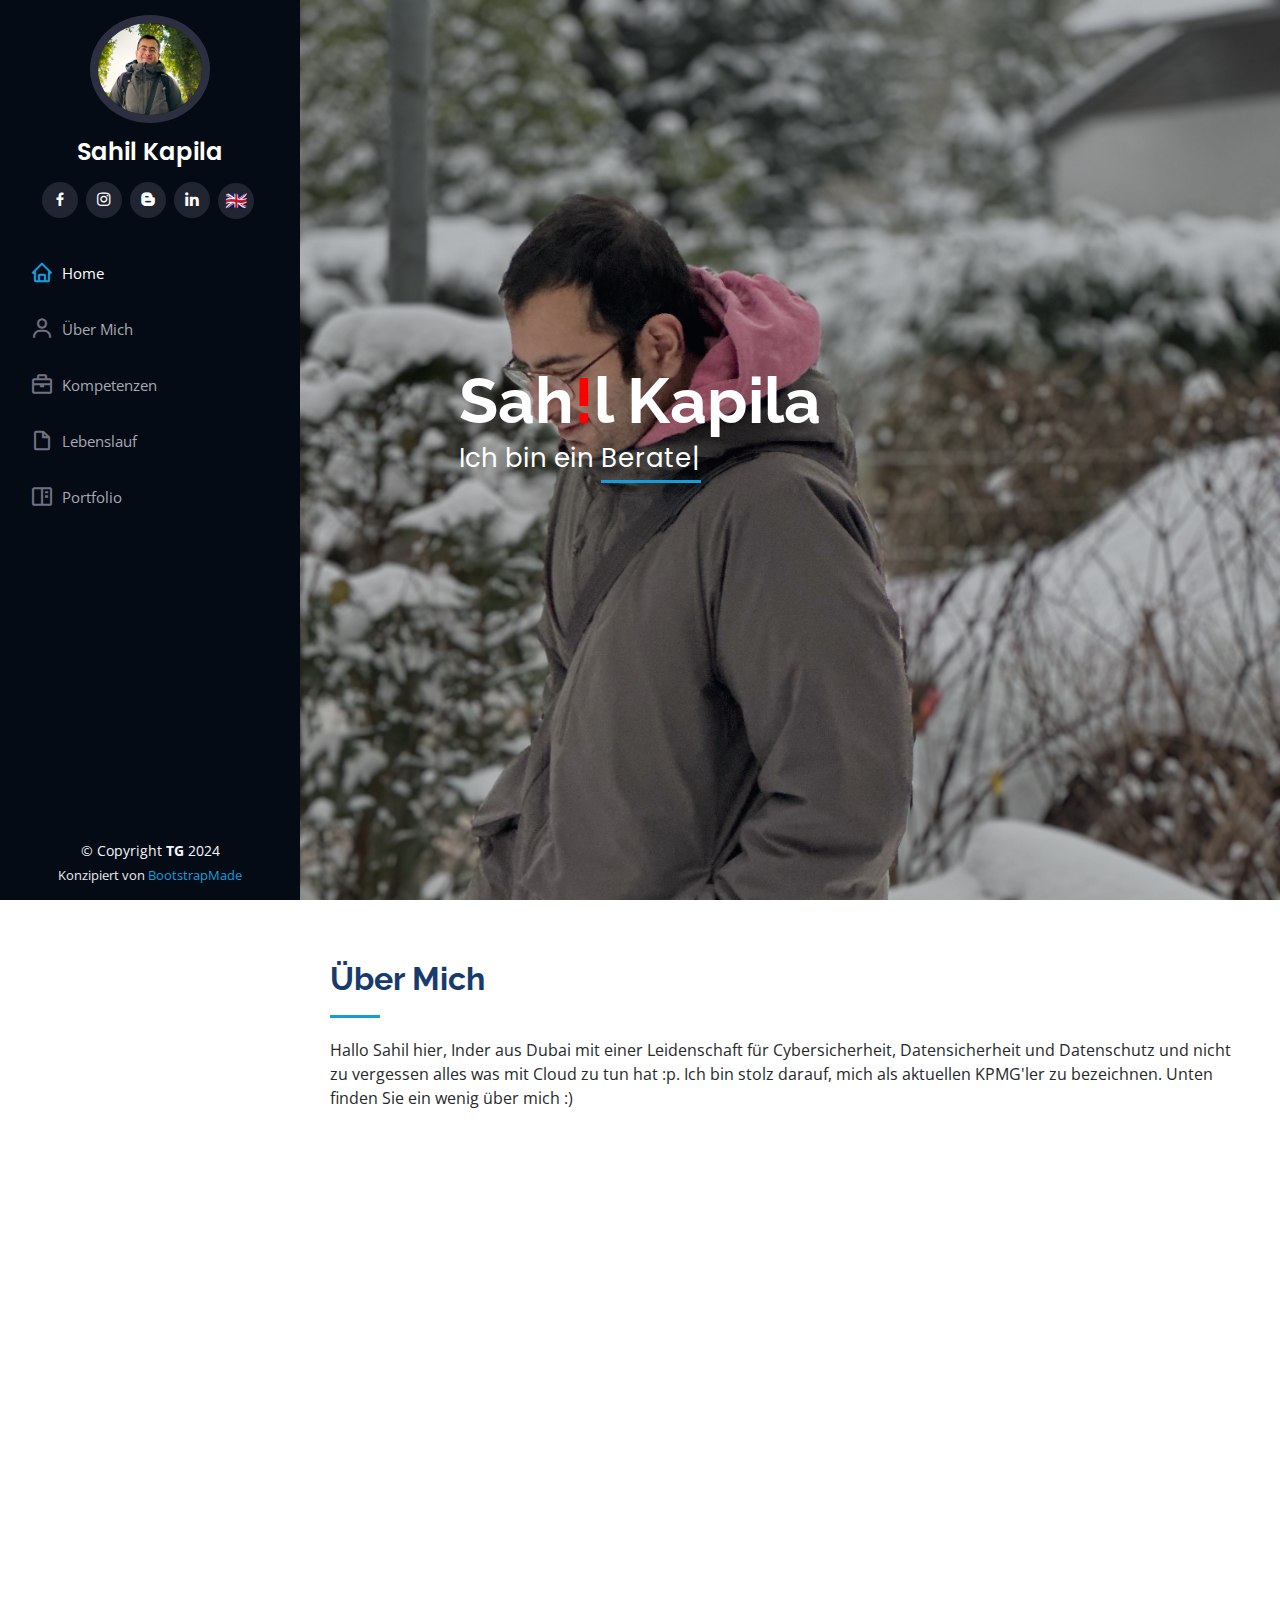
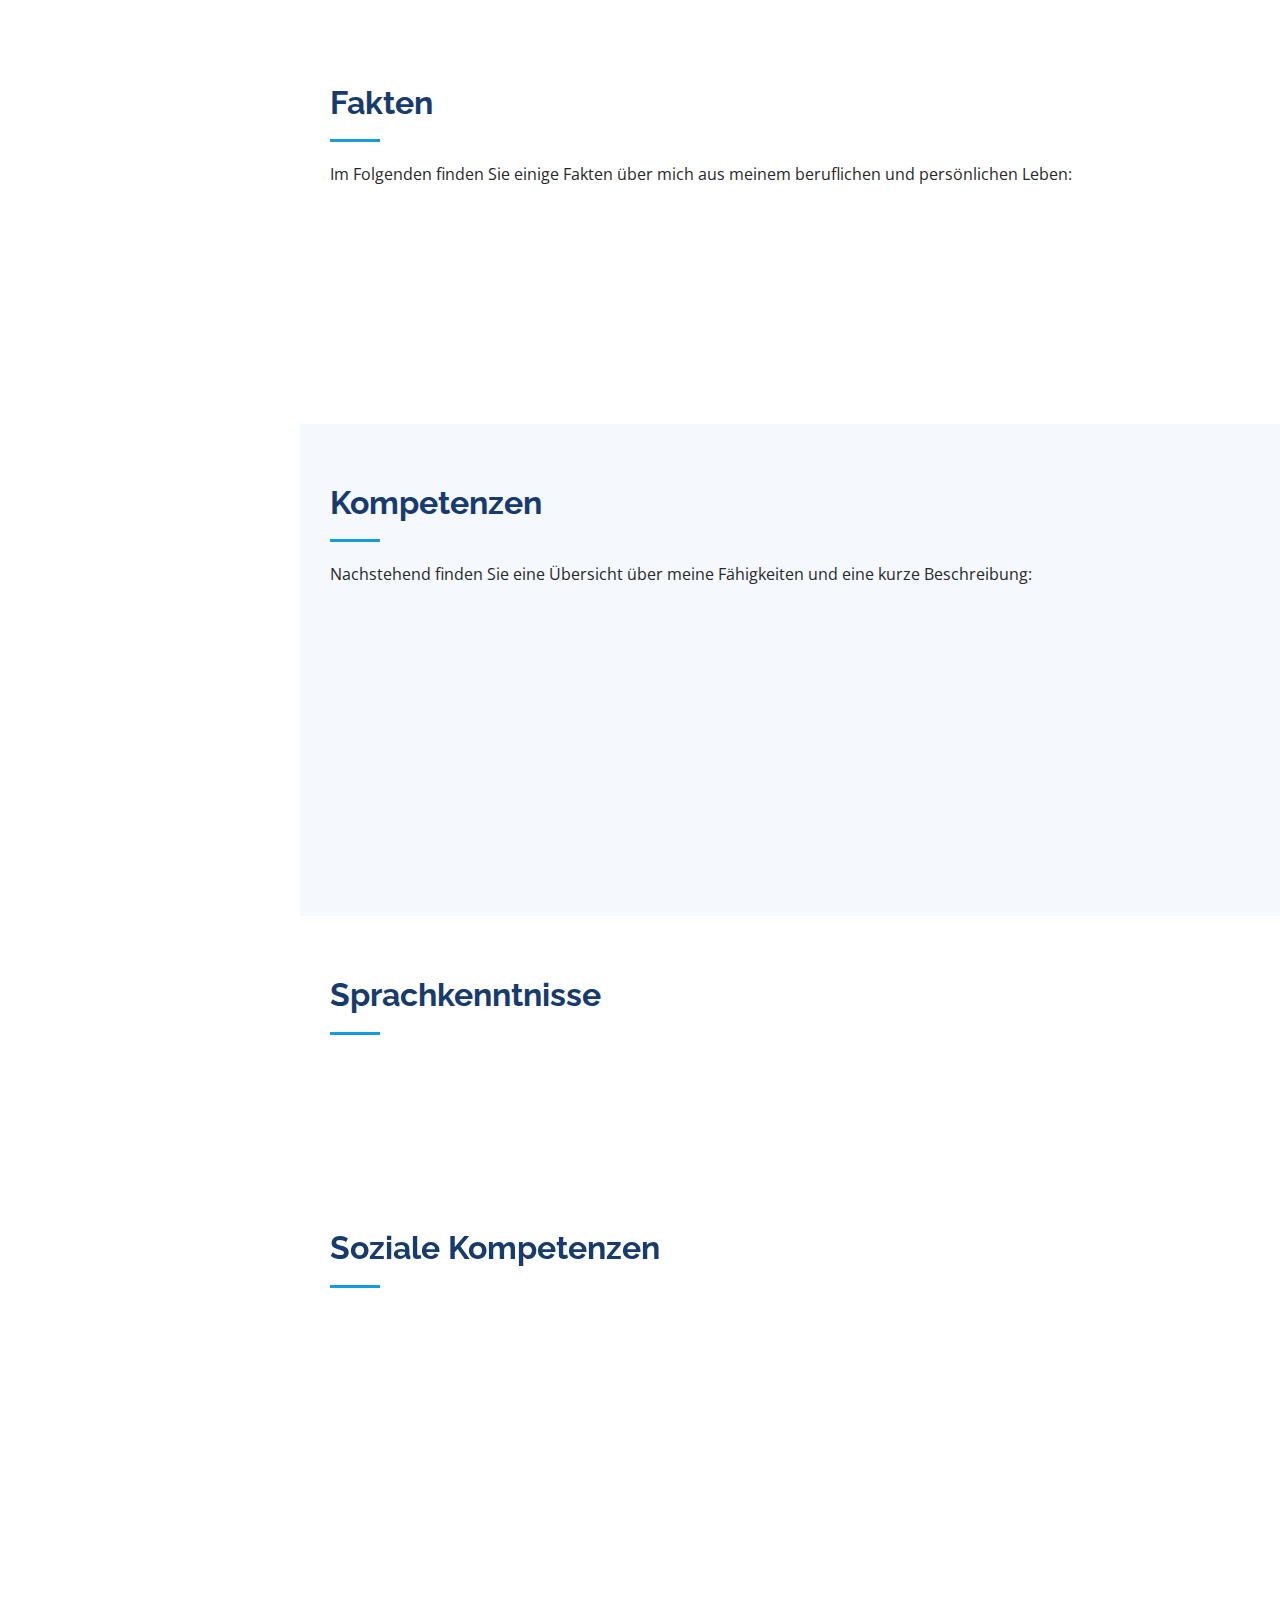
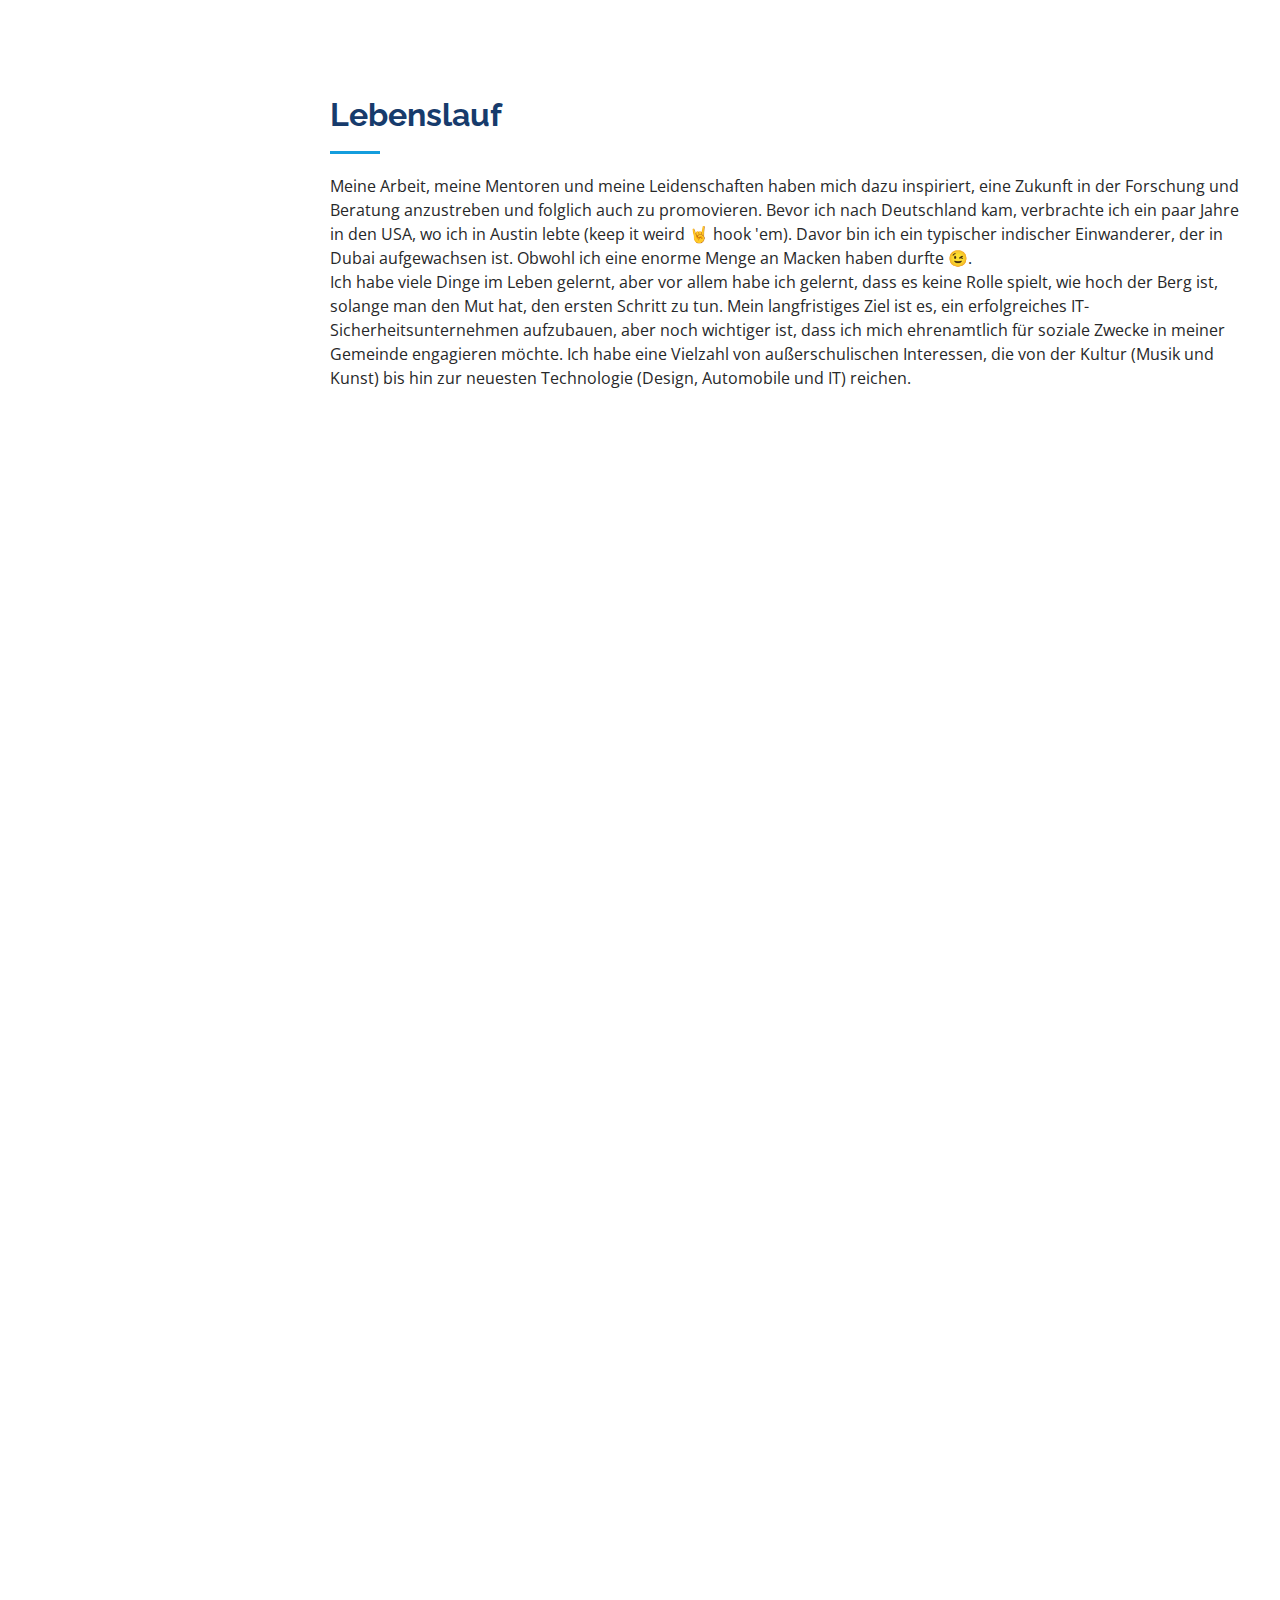
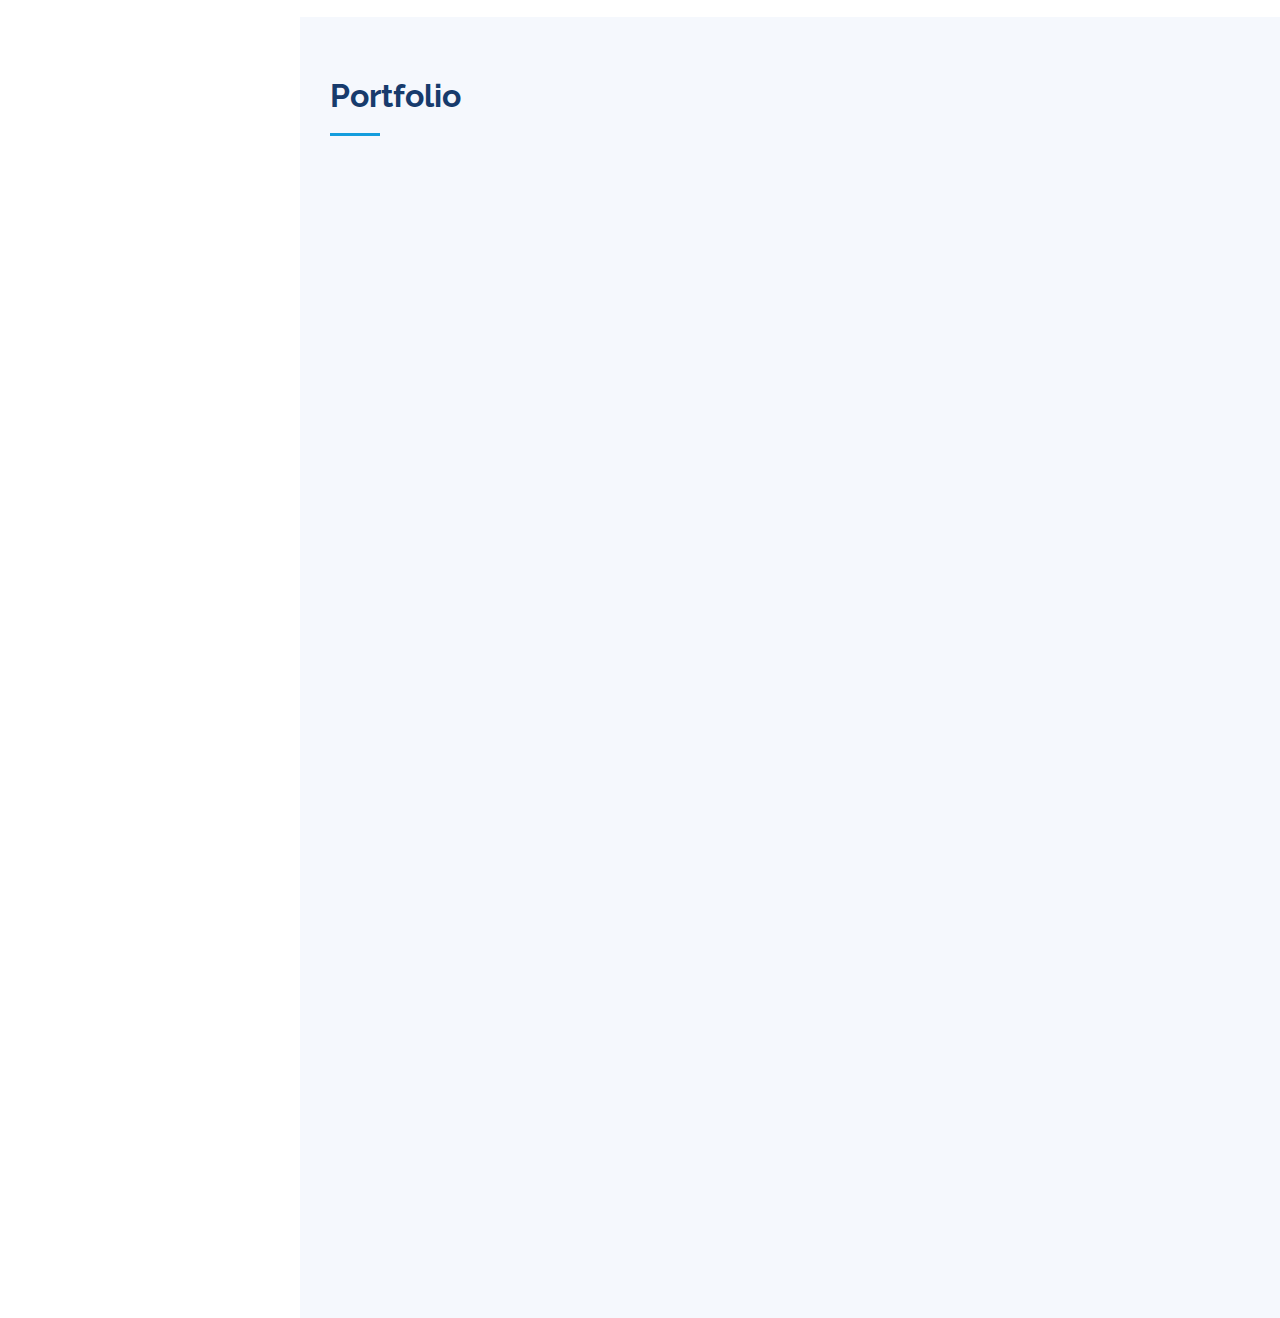
==== index_de.html @ a6ae9cdf "Added the file for german language" ====
<!DOCTYPE html>
<html lang="en">

<head>
	<meta charset="utf-8">
	<meta content="width=device-width, initial-scale=1.0" name="viewport">

	<title>Sahil Kapila</title>
	<meta content="" name="description">
	<meta content="" name="keywords">

	<!-- Favicons -->
	<link href="assets/img/favicon.png" rel="icon">
	<link href="assets/img/apple-touch-icon.png" rel="apple-touch-icon">

	<!-- Google Fonts -->
	<link href="https://fonts.googleapis.com/css?family=Open+Sans:300,300i,400,400i,600,600i,700,700i|Raleway:300,300i,400,400i,500,500i,600,600i,700,700i|Poppins:300,300i,400,400i,500,500i,600,600i,700,700i" rel="stylesheet">

	<!-- Vendor CSS Files -->
	<link href="assets/vendor/aos/aos.css" rel="stylesheet">
	<link href="assets/vendor/bootstrap/css/bootstrap.min.css" rel="stylesheet">
	<link href="assets/vendor/bootstrap-icons/bootstrap-icons.css" rel="stylesheet">
	<link href="assets/vendor/boxicons/css/boxicons.min.css" rel="stylesheet">
	<link href="assets/vendor/glightbox/css/glightbox.min.css" rel="stylesheet">
	<link href="assets/vendor/swiper/swiper-bundle.min.css" rel="stylesheet">

	<!-- Template Main CSS File -->
	<link href="assets/css/style.css" rel="stylesheet">

	<!-- =======================================================
	* Template Name: iPortfolio
	* Updated: Mar 13 2024 with Bootstrap v5.3.3
	* Template URL: https://bootstrapmade.com/iportfolio-bootstrap-portfolio-websites-template/
	* Author: BootstrapMade.com
	* License: https://bootstrapmade.com/license/
	======================================================== -->
</head>

<body>

<!-- ======= Mobile nav toggle button ======= -->
<i class="bi bi-list mobile-nav-toggle d-xl-none"></i>

<!-- ======= Header ======= -->
<header id="header">
	<div class="d-flex flex-column">

		<div class="profile">
			<img src="assets/img/profile-img.jpg" alt="" class="img-fluid rounded-circle">
			<h1 class="text-light"><a href="index.html">Sahil Kapila</a></h1>
			<div class="social-links mt-3 text-center">
				<a href="https://www.facebook.com/sahilkapila" class="facebook"><i class="bx bxl-facebook"></i></a>
				<a href="https://www.instagram.com/sahilkapila?igsh=YWUya29jdzRiaXF3" class="instagram"><i class="bx bxl-instagram"></i></a>
				<a href="https://sahilkapila.de/" class="google-plus"><i class="bx bxl-blogger"></i></a>
				<a href="https://www.linkedin.com/in/sahilkapila" class="linkedin"><i class="bx bxl-linkedin"></i></a>
				<a href="index.html" class="twitter"><span class="german-flag">🇬🇧</span></a>
			</div>
		</div>

		<nav id="navbar" class="nav-menu navbar">
			<ul>
				<li><a href="#hero" class="nav-link scrollto active"><i class="bx bx-home"></i> <span>Home</span></a></li>
				<li><a href="#about" class="nav-link scrollto"><i class="bx bx-user"></i> <span>Über Mich</span></a></li>
				<li><a href="#skills" class="nav-link scrollto"><i class="bx bx-briefcase"></i> <span>Kompetenzen</span></a></li>
				<li><a href="#resume" class="nav-link scrollto"><i class="bx bx-file-blank"></i> <span>Lebenslauf</span></a></li>
				<li><a href="#portfolio" class="nav-link scrollto"><i class="bx bx-book-content"></i> <span>Portfolio</span></a></li>
			</ul>
		</nav><!-- .nav-menu -->
	</div>
</header><!-- End Header -->

<!-- ======= Hero Section ======= -->
<section id="hero" class="d-flex flex-column justify-content-center align-items-center">
	<div class="hero-container" data-aos="fade-in">
		<h1>Sah<label style="color: red">!</label>l Kapila</h1>
		<p>Ich bin ein <span class="typed" data-typed-items="Berater,angehender Doktorand,KPMG'ler,Freund"></span></p>
	</div>
</section><!-- End Hero -->

<main id="main">

	<!-- ======= About Section ======= -->
	<section id="about" class="about">
		<div class="container">

			<div class="section-title">
				<h2>Über Mich</h2>
				<p>Hallo Sahil hier, Inder aus Dubai mit einer Leidenschaft für Cybersicherheit, Datensicherheit und Datenschutz und nicht zu vergessen alles was mit Cloud zu tun hat :p. Ich bin stolz darauf, mich als aktuellen KPMG'ler zu bezeichnen. Unten finden Sie ein wenig über mich :)</p>
			</div>

			<div class="row">
				<div class="col-lg-4" data-aos="fade-right">
					<img src="assets/img/profile-img.jpg" class="img-fluid" alt="">
				</div>
				<div class="col-lg-8 pt-4 pt-lg-0 content" data-aos="fade-left">
					<h3>Berater für Cybersicherheit und Datenschutz.</h3>
					<p class="fst-italic">
						Meine Daten finden Sie unten:
					</p>
					<div class="row">
						<div class="col-lg-6">
							<ul>
								<li><i class="bi bi-chevron-right"></i> <strong>Geburtstag:</strong> <span>06 Januar</span></li>
								<li><i class="bi bi-chevron-right"></i> <strong>Website:</strong> <span>www.sahilkapila.com</span></li>
								<li><i class="bi bi-chevron-right"></i> <strong>Handy:</strong> <span>+49 151 2980410</span></li>
								<li><i class="bi bi-chevron-right"></i> <strong>Stadt:</strong> <span>Hamburg, Germany</span></li>
							</ul>
						</div>
						<div class="col-lg-6">
							<ul>
								<li><i class="bi bi-chevron-right"></i> <strong>Alter:</strong> <span>33</span></li>
								<li><i class="bi bi-chevron-right"></i> <strong>Abschluss:</strong> <span>Master</span></li>
								<li><i class="bi bi-chevron-right"></i> <strong>E-Mail:</strong> <span> sahilkapila@gmail.com</span></li>
								<li><i class="bi bi-chevron-right"></i> <strong>Aktueller Arbeitgeber:</strong> <span>KPMG Deutschland</span></li>
							</ul>
						</div>
					</div>
					<p>
						Bei der Arbeit liebe ich die neuen Herausforderungen, denen ich mich täglich stelle. Als Beraterin sind Flexibilität und das Wort "Pivot" für mich keine Fremdwörter.
						Mit einem Doppelmaster in IT-Sicherheit (FH Kiel) und Technologiekommerzialisierung (UT Austin) sehe ich mich als Förderer von Innovation und Technologie.
						Persönlich bin ich ein stolzer "Katzen-Papa" und mit einer reizenden Partnerin verheiratet.
					</p>
				</div>
			</div>

		</div>
	</section><!-- End About Section -->

	<!-- ======= Facts Section ======= -->
	<section id="facts" class="facts">
		<div class="container">

			<div class="section-title">
				<h2>Fakten</h2>
				<p>
					Im Folgenden finden Sie einige Fakten über mich aus meinem beruflichen und persönlichen Leben:
				</p>
			</div>

			<div class="row no-gutters">

				<div class="col-lg-3 col-md-6 d-md-flex align-items-md-stretch" data-aos="fade-up">
					<div class="count-box">
						<i class="bi bi-pin-map"></i>
						<span data-purecounter-start="0" data-purecounter-end="4" data-purecounter-duration="1" class="purecounter"></span>
						<p><strong>Besuchte Kontinente</strong></p>
					</div>
				</div>

				<div class="col-lg-3 col-md-6 d-md-flex align-items-md-stretch" data-aos="fade-up" data-aos-delay="100">
					<div class="count-box">
						<i class="bi bi-journal-medical"></i>
						<span data-purecounter-start="0" data-purecounter-end="9" data-purecounter-duration="1" class="purecounter"></span>
						<p><strong>Lizenzen und Zertifizierungen</strong></p>
					</div>
				</div>

				<div class="col-lg-3 col-md-6 d-md-flex align-items-md-stretch" data-aos="fade-up" data-aos-delay="200">
					<div class="count-box">
						<i class="bi bi-highlighter"></i>
						<span data-purecounter-start="0" data-purecounter-end="3" data-purecounter-duration="1" class="purecounter"></span>
						<p><strong>Höhere Bildungsabschlüsse</strong></p>
					</div>
				</div>

				<div class="col-lg-3 col-md-6 d-md-flex align-items-md-stretch" data-aos="fade-up" data-aos-delay="300">
					<div class="count-box">
						<i class="bi bi-playstation"></i>
						<span data-purecounter-start="0" data-purecounter-end="1000" data-purecounter-duration="1" class="purecounter"></span>
						<p><strong>Geleistete Arbeitsstunden</strong> am COD</p>
					</div>
				</div>

			</div>

		</div>
	</section><!-- End Facts Section -->

	<!-- ======= Skills Section ======= -->
	<section id="skills" class="skills section-bg">
		<div class="container">

			<div class="section-title">
				<h2>Kompetenzen</h2>
				<p>
					Nachstehend finden Sie eine Übersicht über meine Fähigkeiten und eine kurze Beschreibung:
				</p>
			</div>

			<div class="row skills-content">

				<div class="col-lg-6" data-aos="fade-up">

					<div class="progress">
						<span class="skill">Azure <i class="val">80%</i></span>
						<div class="progress-bar-wrap">
							<div class="progress-bar" role="progressbar" aria-valuenow="80" aria-valuemin="0" aria-valuemax="100"></div>
						</div>
					</div>

					<div class="progress">
						<span class="skill">MS-Project <i class="val">90%</i></span>
						<div class="progress-bar-wrap">
							<div class="progress-bar" role="progressbar" aria-valuenow="90" aria-valuemin="0" aria-valuemax="100"></div>
						</div>
					</div>

					<div class="progress">
						<span class="skill">Management, Buchhaltung und Finanzen <i class="val">90%</i></span>
						<div class="progress-bar-wrap">
							<div class="progress-bar" role="progressbar" aria-valuenow="90" aria-valuemin="0" aria-valuemax="100"></div>
						</div>
					</div>

					<div class="progress">
						<span class="skill">MS-Access <i class="val">80%</i></span>
						<div class="progress-bar-wrap">
							<div class="progress-bar" role="progressbar" aria-valuenow="80" aria-valuemin="0" aria-valuemax="100"></div>
						</div>
					</div>

				</div>

				<div class="col-lg-6" data-aos="fade-up" data-aos-delay="100">

					<div class="progress">
						<span class="skill">MS-Visio <i class="val">90%</i></span>
						<div class="progress-bar-wrap">
							<div class="progress-bar" role="progressbar" aria-valuenow="90" aria-valuemin="0" aria-valuemax="100"></div>
						</div>
					</div>

					<div class="progress">
						<span class="skill">Start-ups & Buchhaltung <i class="val">90%</i></span>
						<div class="progress-bar-wrap">
							<div class="progress-bar" role="progressbar" aria-valuenow="90" aria-valuemin="0" aria-valuemax="100"></div>
						</div>
					</div>

					<div class="progress">
						<span class="skill">JIRA <i class="val">55%</i></span>
						<div class="progress-bar-wrap">
							<div class="progress-bar" role="progressbar" aria-valuenow="55" aria-valuemin="0" aria-valuemax="100"></div>
						</div>
					</div>

					<div class="progress">
						<span class="skill">Linux und Metasploit <i class="val">55%</i></span>
						<div class="progress-bar-wrap">
							<div class="progress-bar" role="progressbar" aria-valuenow="55" aria-valuemin="0" aria-valuemax="100"></div>
						</div>
					</div>

				</div>

			</div>

		</div>
	</section><!-- End Skills Section -->

	<!-- ======= Services Section ======= -->
	<section id="language-skills" class="services">
		<div class="container">

			<div class="section-title">
				<h2>Sprachkenntnisse</h2>
			</div>

			<div class="row">
				<div class="col-lg-4 col-md-6 icon-box" data-aos="fade-up">
					<div class="icon"><i class="bi bi-flag"></i></div>
					<h4 class="title"><a href="">Englisch</a></h4>
					<p class="description">Muttersprachliche oder zweisprachige Kenntnisse</p>
				</div>
				<div class="col-lg-4 col-md-6 icon-box" data-aos="fade-up" data-aos-delay="100">
					<div class="icon"><i class="bi bi-flag-fill"></i></div>
					<h4 class="title"><a href="">Hindi</a></h4>
					<p class="description">Muttersprachliche oder zweisprachige Kenntnisse</p>
				</div>
				<div class="col-lg-4 col-md-6 icon-box" data-aos="fade-up" data-aos-delay="100">
					<div class="icon"><i class="bi bi-cloud-download"></i></div>
					<h4 class="title"><a href="">Deutsch</a></h4>
					<p class="description">Fließend</p>
				</div>

			</div>
			</br>

			<div class="section-title">
				<h2>Soziale Kompetenzen</h2>
			</div>

			<div class="row">
				<div class="col-lg-4 col-md-6 icon-box" data-aos="fade-up">
					<div class="icon"><i class="bi bi-chat-dots"></i></div>
					<h4 class="title"><a href="">Kundendienst-Orientierung</a></h4>
					<p class="description">Fähigkeit, die Bedürfnisse der Kunden zu verstehen, geeignete Empfehlungen zu geben und positive Beziehungen zu den Kunden zu pflegen.</p>
				</div>
				<div class="col-lg-4 col-md-6 icon-box" data-aos="fade-up" data-aos-delay="100">
					<div class="icon"><i class="bi bi-newspaper"></i></div>
					<h4 class="title"><a href="">Anpassungsfähigkeit</a></h4>
					<p class="description">Ich versuche, mich über die neuesten Sicherheitsbedrohungen, Technologien und bewährte Verfahren auf dem Laufenden zu halten.</p>
				</div>
				<div class="col-lg-4 col-md-6 icon-box" data-aos="fade-up" data-aos-delay="100">
					<div class="icon"><i class="bi bi-people-fill"></i></div>
					<h4 class="title"><a href="">Teamarbeit und Kollaborationn</a></h4>
					<p class="description">Arbeitete in multidisziplinären Teams mit IT-Fachleuten, dem Management und anderen Beteiligten.</p>
				</div>

			</div>

		</div>
	</section><!-- End Services Section -->

	<!-- ======= Resume Section ======= -->
	<section id="resume" class="resume">
		<div class="container">

			<div class="section-title">
				<h2>Lebenslauf</h2>
				<p>
					Meine Arbeit, meine Mentoren und meine Leidenschaften haben mich dazu inspiriert, eine Zukunft in der Forschung und Beratung anzustreben und folglich auch zu promovieren. Bevor ich nach Deutschland kam, verbrachte ich ein paar Jahre in den USA, wo ich in Austin lebte (keep it weird 🤘 hook 'em). Davor bin ich ein typischer indischer Einwanderer, der in Dubai aufgewachsen ist. Obwohl ich eine enorme Menge an Macken haben durfte 😉.
					</br>
					Ich habe viele Dinge im Leben gelernt, aber vor allem habe ich gelernt, dass es keine Rolle spielt, wie hoch der Berg ist, solange man den Mut hat, den ersten Schritt zu tun. Mein langfristiges Ziel ist es, ein erfolgreiches IT-Sicherheitsunternehmen aufzubauen, aber noch wichtiger ist, dass ich mich ehrenamtlich für soziale Zwecke in meiner Gemeinde engagieren möchte.
					Ich habe eine Vielzahl von außerschulischen Interessen, die von der Kultur (Musik und Kunst) bis hin zur neuesten Technologie (Design, Automobile und IT) reichen.
				</p>
			</div>

			<div class="row">
				<div class="col-lg-6" data-aos="fade-up">

					<h3 class="resume-title">Ausbildung</h3>
					<div class="resume-item">
						<h4>Master in Informationstechnik</h4>
						<h6>Kiel, Deutschland : Informatik und Technologie Fachberiech</h6>
						<h5>Sept 2019</h5>
					</div>
					<div class="resume-item">
						<h4>Master of Science in Technologie-Vermarktung</h4>
						<h6>Austin, Texas, USA: McCombs School of Business</h6>
						<h5>Mai 2015</h5>
					</div>
					<div class="resume-item">
						<h4>Bachelor of Engineering in Informatik mit Auszeichnung</h4>
						<h6>PILANI, Dubai, UAE</h6>
						<h5>Sept 2012</h5>
					</div>

					<h3 class="resume-title">Berufliche Erfahrung</h3>
					<div class="resume-item">
						<h4>KPMG Deutschland</h4>
						<h5>Senior Associate</h5>
						<h6>Dec 2022 - Jetzt</h6>
						<p><em>Hamburg, Deutschland</em></p>
					</div>
					<div class="resume-item">
						<h4>Dinext. Group</h4>
						<h5>Berater Informationsschutz und Compliance</h5>
						<h6>Oct 2021 - Nov 2022</h6>
						<p><em>Hamburg, Deutschland</em></p>
					</div>
					<div class="resume-item">
						<h4>Sepago</h4>
						<h5>Consultant IT Security and Compliance</h5>
						<h6>Sep 2020 - Sep 2021</h6>
						<p><em>Hamburg, Deutschland</em></p>
					</div>
					<div class="resume-item">
						<h4>Altran</h4>
						<h5>Junior-Berater für IT-Sicherheit</h5>
						<h6>Sep 2019 - Feb 2020</h6>
						<p><em>Hamburg, Deutschland</em></p>
					</div>
				</div>
				<div class="col-lg-6" data-aos="fade-up" data-aos-delay="100">
					<h3 class="resume-title">Berufliche Erfahrung</h3>
					<div class="resume-item">
						<h4>Fachhochschule Kiel</h4>
						<h5>Wissenschaftlicher Mitarbeiter</h5>
						<h6>Nov 2017 - Sep 2019</h6>
						<p><em>Kiel, Schleswig-Holstein, Deutschland</em></p>
					</div>
					<div class="resume-item">
						<h4>Mercure Hotel</h4>
						<h5>Business Analyst-Praktikant</h5>
						<h6>Juni 2016 - Sep 2016</h6>
						<p><em>Doha, Qatar</em></p>
					</div>
					<div class="resume-item">
						<h4>Horizon Technologies Inc.</h4>
						<h5>Business-Analyst / QA-Analyst - Praktikant</h5>
						<h6>Aug 2015 - Mai 2016</h6>
						<p><em>Sunnyvale, California</em></p>
					</div>
					<div class="resume-item">
						<h4>RealTours</h4>
						<h5>VP Business Intelligence / Mitbegründer</h5>
						<h6>Mai 2014 - Juli 2015</h6>
						<p><em>Austin, Texas</em></p>
					</div>
					<div class="resume-item">
						<h4>Al Futtaim Technologies LLC</h4>
						<h5>Exekutive im Bereich Business Support</h5>
						<h6>Mai 2013 - Mar 2014</h6>
						<p><em>United Arab Emirates</em></p>
					</div>
					<div class="resume-item">
						<h4>Merck</h4>
						<h5>CRM-Administrator, Geschäftsbetrieb - Business Intelligence</h5>
						<h6>Feb 2012 - Nov 2012</h6>
						<p><em>United Arab Emirates</em></p>
					</div>
					<div class="resume-item">
						<h4>Constellation Marine Services LLC</h4>
						<h5>Praktikantin für Marketing und Technik</h5>
						<h6>Juni 2010 - Aug 2010</h6>
						<p><em>United Arab Emirates</em></p>
					</div>
				</div>
			</div>

		</div>
	</section><!-- End Resume Section -->

	<!-- ======= Portfolio Section ======= -->
	<section id="portfolio" class="portfolio section-bg">
		<div class="container">

			<div class="section-title">
				<h2>Portfolio</h2>
			</div>

			<div class="row" data-aos="fade-up">
				<div class="col-lg-12 d-flex justify-content-center">
					<ul id="portfolio-flters">
						<li data-filter="*" class="filter-active">All</li>
						<li data-filter=".filter-app">Zertifizierungen</li>
						<li data-filter=".filter-card">Publikationen</li>
						<li data-filter=".filter-web">Projekte</li>
					</ul>
				</div>
			</div>

			<div class="row portfolio-container" data-aos="fade-up" data-aos-delay="100">

				<div class="col-lg-4 col-md-6 portfolio-item filter-app">
					<div class="portfolio-wrap">
						<img src="assets/img/portfolio/microsoft_365_certified_security_administrator_associate.png" class="img-fluid" alt="">
						<div class="portfolio-links">
							<a href="assets/img/portfolio/microsoft_365_certified_security_administrator_associate.png" data-gallery="portfolioGallery" class="portfolio-lightbox" title="Microsoft 365 Sicherheitsadministrator Associate"><i class="bx bx-plus"></i></a>
							<a href="https://learn.microsoft.com/api/credentials/share/en-us/SahilKapila-3765/CDCA745573A7C03B?sharingId" title="More Details" target="_blank"><i class="bx bx-link"></i></a>
						</div>
					</div>
				</div>

				<div class="col-lg-4 col-md-6 portfolio-item filter-app">
					<div class="portfolio-wrap">
						<img src="assets/img/portfolio/microsoft_certified_information_protection_administrator_associate.png" class="img-fluid" alt="">
						<div class="portfolio-links">
							<a href="assets/img/portfolio/microsoft_certified_information_protection_administrator_associate.png" data-gallery="portfolioGallery" class="portfolio-lightbox" title="Microsoft Certified Information Protection Administrator Associate"><i class="bx bx-plus"></i></a>
							<a href="https://learn.microsoft.com/api/credentials/share/en-us/SahilKapila-3765/437CD70FFF0D877A?sharingId" title="More Details" target="_blank"><i class="bx bx-link"></i></a>
						</div>
					</div>
				</div>

				<div class="col-lg-4 col-md-6 portfolio-item filter-app">
					<div class="portfolio-wrap">
						<img src="assets/img/portfolio/information-protection-administrator-associate.png" class="img-fluid" alt="">
						<div class="portfolio-links">
							<a href="assets/img/portfolio/information-protection-administrator-associate.png" data-gallery="portfolioGallery" class="portfolio-lightbox" title="Microsoft Certified Information Protection and Compliance Administrator Associate"><i class="bx bx-plus"></i></a>
							<a href="https://learn.microsoft.com/api/credentials/share/en-us/SahilKapila-3765/437CD70FFF0D877A?sharingId" title="More Details" target="_blank"><i class="bx bx-link"></i></a>
						</div>
					</div>
				</div>

				<div class="col-lg-4 col-md-6 portfolio-item filter-app">
					<div class="portfolio-wrap">
						<img src="assets/img/portfolio/Microsoft_365_Certified-Fundamentals.png" class="img-fluid" alt="">
						<div class="portfolio-links">
							<a href="assets/img/portfolio/Microsoft_365_Certified-Fundamentals.png" data-gallery="portfolioGallery" class="portfolio-lightbox" title="Microsoft 365 Certified Fundamentals"><i class="bx bx-plus"></i></a>
							<a href="https://www.credly.com/badges/d4bf62d2-1816-4a5b-85d1-980f8425475b/linked_in_profile" title="More Details" target="_blank"><i class="bx bx-link"></i></a>
						</div>
					</div>
				</div>

				<div class="col-lg-4 col-md-6 portfolio-item filter-app">
					<div class="portfolio-wrap">
						<img src="assets/img/portfolio/microsoft_certified_security_compliance_and_identity_fundamentals.png" class="img-fluid" alt="">
						<div class="portfolio-links">
							<a href="assets/img/portfolio/microsoft_certified_security_compliance_and_identity_fundamentals.png" data-gallery="portfolioGallery" class="portfolio-lightbox" title="Microsoft Certified Security Compliance und Identitätsgrundlagen"><i class="bx bx-plus"></i></a>
							<a href="https://learn.microsoft.com/api/credentials/share/en-us/SahilKapila-3765/10EBD1B87B8BBB5E?sharingId" title="More Details" target="_blank"><i class="bx bx-link"></i></a>
						</div>
					</div>
				</div>

				<div class="col-lg-4 col-md-6 portfolio-item filter-card">
					<div class="portfolio-wrap">
						<img src="assets/img/portfolio/U-Texas-McCombs.png" class="img-fluid" alt="">
						<div class="portfolio-links">
							<a href="assets/img/portfolio/U-Texas-McCombs.png" data-gallery="portfolioGallery" class="portfolio-lightbox" title="<strong>Papier über Real Tours</strong> </br></br>UT Kulmination Business Plan. Das Konzept war einfach: dem Immobilienmarkt ein Werkzeug zur Verfügung zu stellen, mit dem er realistische Besichtigungen einer Immobilie mit genauen räumlichen Abmessungen durchführen und weitere Modelle rendern kann."><i class="bx bx-plus"></i></a>
						</div>
					</div>
				</div>

				<div class="col-lg-4 col-md-6 portfolio-item filter-card">
					<div class="portfolio-wrap">
						<img src="assets/img/portfolio/fh.png" class="img-fluid" alt="">
						<div class="portfolio-links">
							<a href="assets/img/portfolio/fh.png" data-gallery="portfolioGallery" class="portfolio-lightbox" title="<strong>Papier über Opti-Eco-Betriebe</strong> </br></br>FH-Kiel Businessplan-Projektpapier über Opti-Eco-Farmen. Eine Lösung für den Welthunger und die globale Erwärmung."><i class="bx bx-plus"></i></a>
						</div>
					</div>
				</div>

				<div class="col-lg-4 col-md-6 portfolio-item filter-card">
					<div class="portfolio-wrap">
						<img src="assets/img/portfolio/bits-1.png" class="img-fluid" alt="">
						<div class="portfolio-links">
							<a href="assets/img/portfolio/bits-1.png" data-gallery="portfolioGallery" class="portfolio-lightbox" title="<strong>Papier über Exzentrizität des Kunden im modernen Geschäftsumfeld</strong> </br></br>BITS-Abschlussarbeit zum Thema Kundenzentrierung in der modernen Geschäftswelt unter Verwendung von Oracle OnDemand CRM und Paradigmenwechsel in diese Richtung bei Merck."><i class="bx bx-plus"></i></a>
						</div>
					</div>
				</div>

				<div class="col-lg-4 col-md-6 portfolio-item filter-card">
					<div class="portfolio-wrap">
						<img src="assets/img/portfolio/bits-2.png" class="img-fluid" alt="">
						<div class="portfolio-links">
							<a href="assets/img/portfolio/bits-2.png" data-gallery="portfolioGallery" class="portfolio-lightbox" title="<strong>Papier über Verschlüsselungstechniken (JAVA)</strong> </br></br>BITS Zwischenprojekt Papier über verschiedene Verschlüsselungstechniken in JAVA. Außerdem wurde ein benutzerdefinierter mehrschichtiger Verschlüsselungsalgorithmus mit den vorhandenen Klassen verwendet, um zu versuchen, ihn unangreifbar zu machen."><i class="bx bx-plus"></i></a>
						</div>
					</div>
				</div>

				<div class="col-lg-4 col-md-6 portfolio-item filter-web">
					<div class="portfolio-wrap">
						<img src="assets/img/portfolio/project1.png" class="img-fluid" alt="">
						<div class="portfolio-links">
							<a href="assets/img/portfolio/project1.png" data-gallery="portfolioGallery" class="portfolio-lightbox" title="<strong>Real Tours Projekt</strong> </br></br>UT culmination business plan. Das Konzept war einfach, dem Immobilienmarkt ein Werkzeug zur Verfügung zu stellen, mit dem sie realistische Touren durch eine Immobilie mit genauen räumlichen Dimensionen geben und weitere Modelle rendern können."><i class="bx bx-plus"></i></a>
						</div>
					</div>
				</div>

				<div class="col-lg-4 col-md-6 portfolio-item filter-web">
					<div class="portfolio-wrap">
						<img src="assets/img/portfolio/project2.png" class="img-fluid" alt="">
						<div class="portfolio-links">
							<a href="assets/img/portfolio/project2.png" data-gallery="portfolioGallery" class="portfolio-lightbox" title="<strong>Exzentrizität des Kunden im modernen Geschäftsumfeld Projekt</strong> </br></br>BITS-Abschlussarbeit zum Thema Kundenzentrierung in der modernen Geschäftswelt unter Verwendung von Oracle OnDemand CRM und Paradigmenwechsel in diese Richtung bei Merck."><i class="bx bx-plus"></i></a>
						</div>
					</div>
				</div>

				<div class="col-lg-4 col-md-6 portfolio-item filter-web">
					<div class="portfolio-wrap">
						<img src="assets/img/portfolio/camp1.png" class="img-fluid" alt="">
						<div class="portfolio-links">
							<a href="assets/img/portfolio/camp1.png" data-gallery="portfolioGallery" class="portfolio-lightbox" title="<strong>LPBP-Kampagne und GETEX</strong> </br></br>Besuch verschiedener Schulen in den Vereinigten Arabischen Emiraten, um für BITS Pilani zu werben und den Kindern zu erklären, warum sie sich für ein Ingenieurstudium entscheiden sollten. Präsentationen über die Vorzüge eines Studiums an BITS Pilani."><i class="bx bx-plus"></i></a>
						</div>
					</div>
				</div>

			</div>

		</div>
	</section><!-- End Portfolio Section -->


</main><!-- End #main -->

<!-- ======= Footer ======= -->
<footer id="footer">
	<div class="container">
		<div class="copyright">
			&copy; Copyright <strong><span>TG</span></strong> 2024
		</div>
		<div class="credits">
			<!-- All the links in the footer should remain intact. -->
			<!-- You can delete the links only if you purchased the pro version. -->
			<!-- Licensing information: https://bootstrapmade.com/license/ -->
			<!-- Purchase the pro version with working PHP/AJAX contact form: https://bootstrapmade.com/iportfolio-bootstrap-portfolio-websites-template/ -->
			Konzipiert von <a href="https://bootstrapmade.com/">BootstrapMade</a>
		</div>
	</div>
</footer><!-- End  Footer -->

<a href="#" class="back-to-top d-flex align-items-center justify-content-center"><i class="bi bi-arrow-up-short"></i></a>

<!-- Vendor JS Files -->
<script src="assets/vendor/purecounter/purecounter_vanilla.js"></script>
<script src="assets/vendor/aos/aos.js"></script>
<script src="assets/vendor/bootstrap/js/bootstrap.bundle.min.js"></script>
<script src="assets/vendor/glightbox/js/glightbox.min.js"></script>
<script src="assets/vendor/isotope-layout/isotope.pkgd.min.js"></script>
<script src="assets/vendor/swiper/swiper-bundle.min.js"></script>
<script src="assets/vendor/typed.js/typed.umd.js"></script>
<script src="assets/vendor/waypoints/noframework.waypoints.js"></script>
<script src="assets/vendor/php-email-form/validate.js"></script>

<!-- Template Main JS File -->
<script src="assets/js/main.js"></script>

</body>

</html>
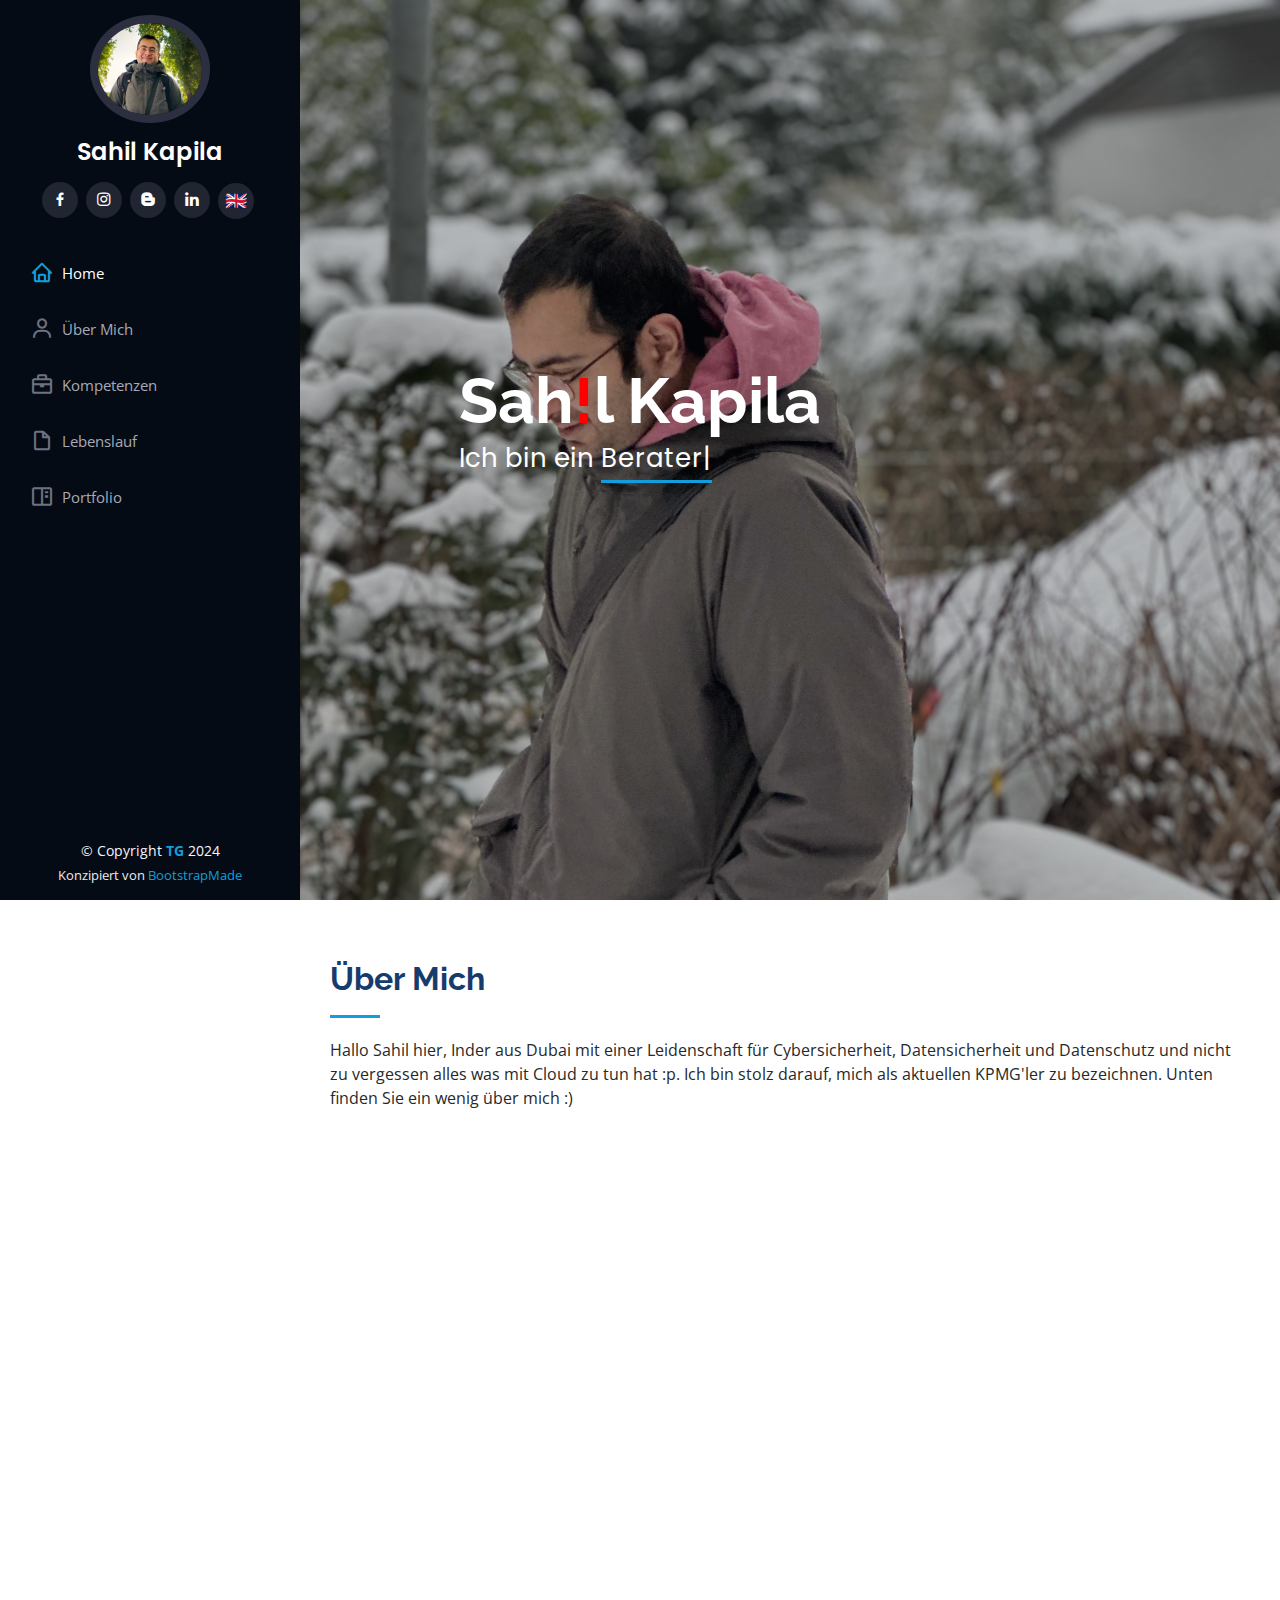
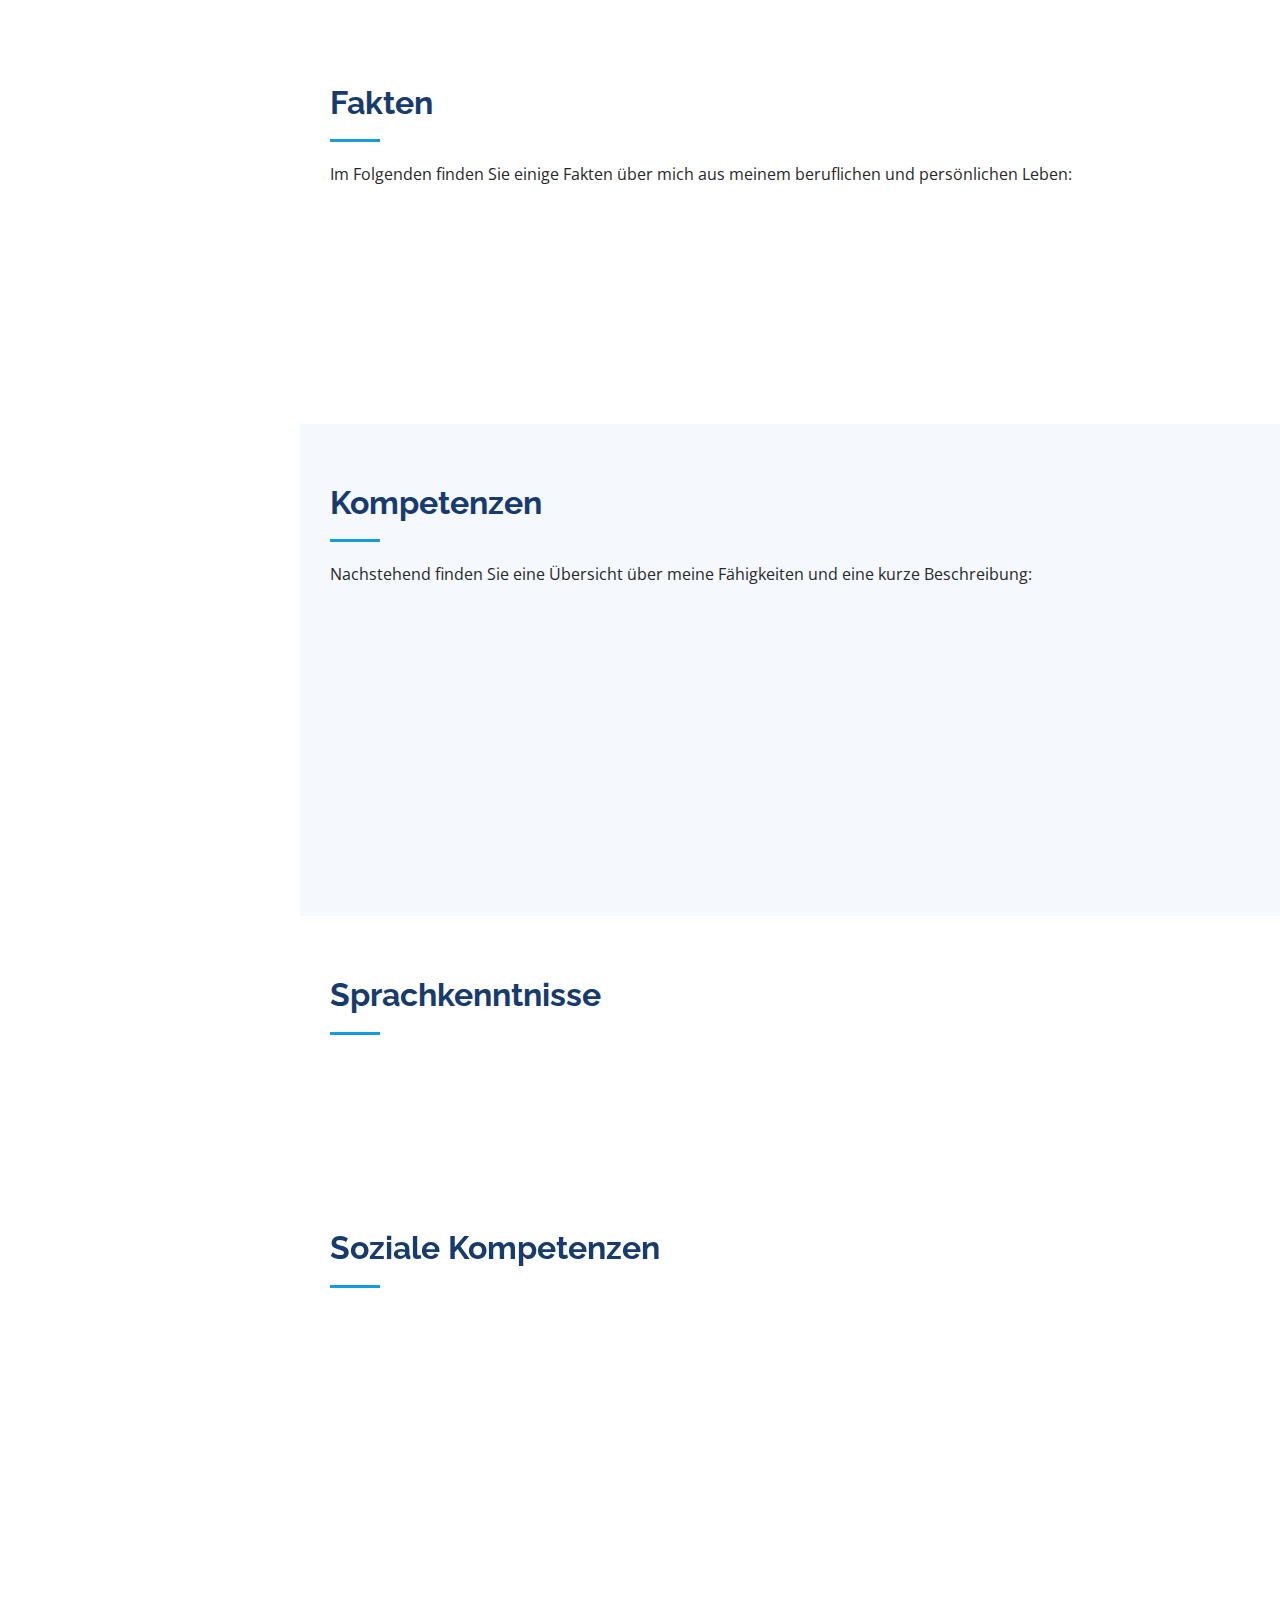
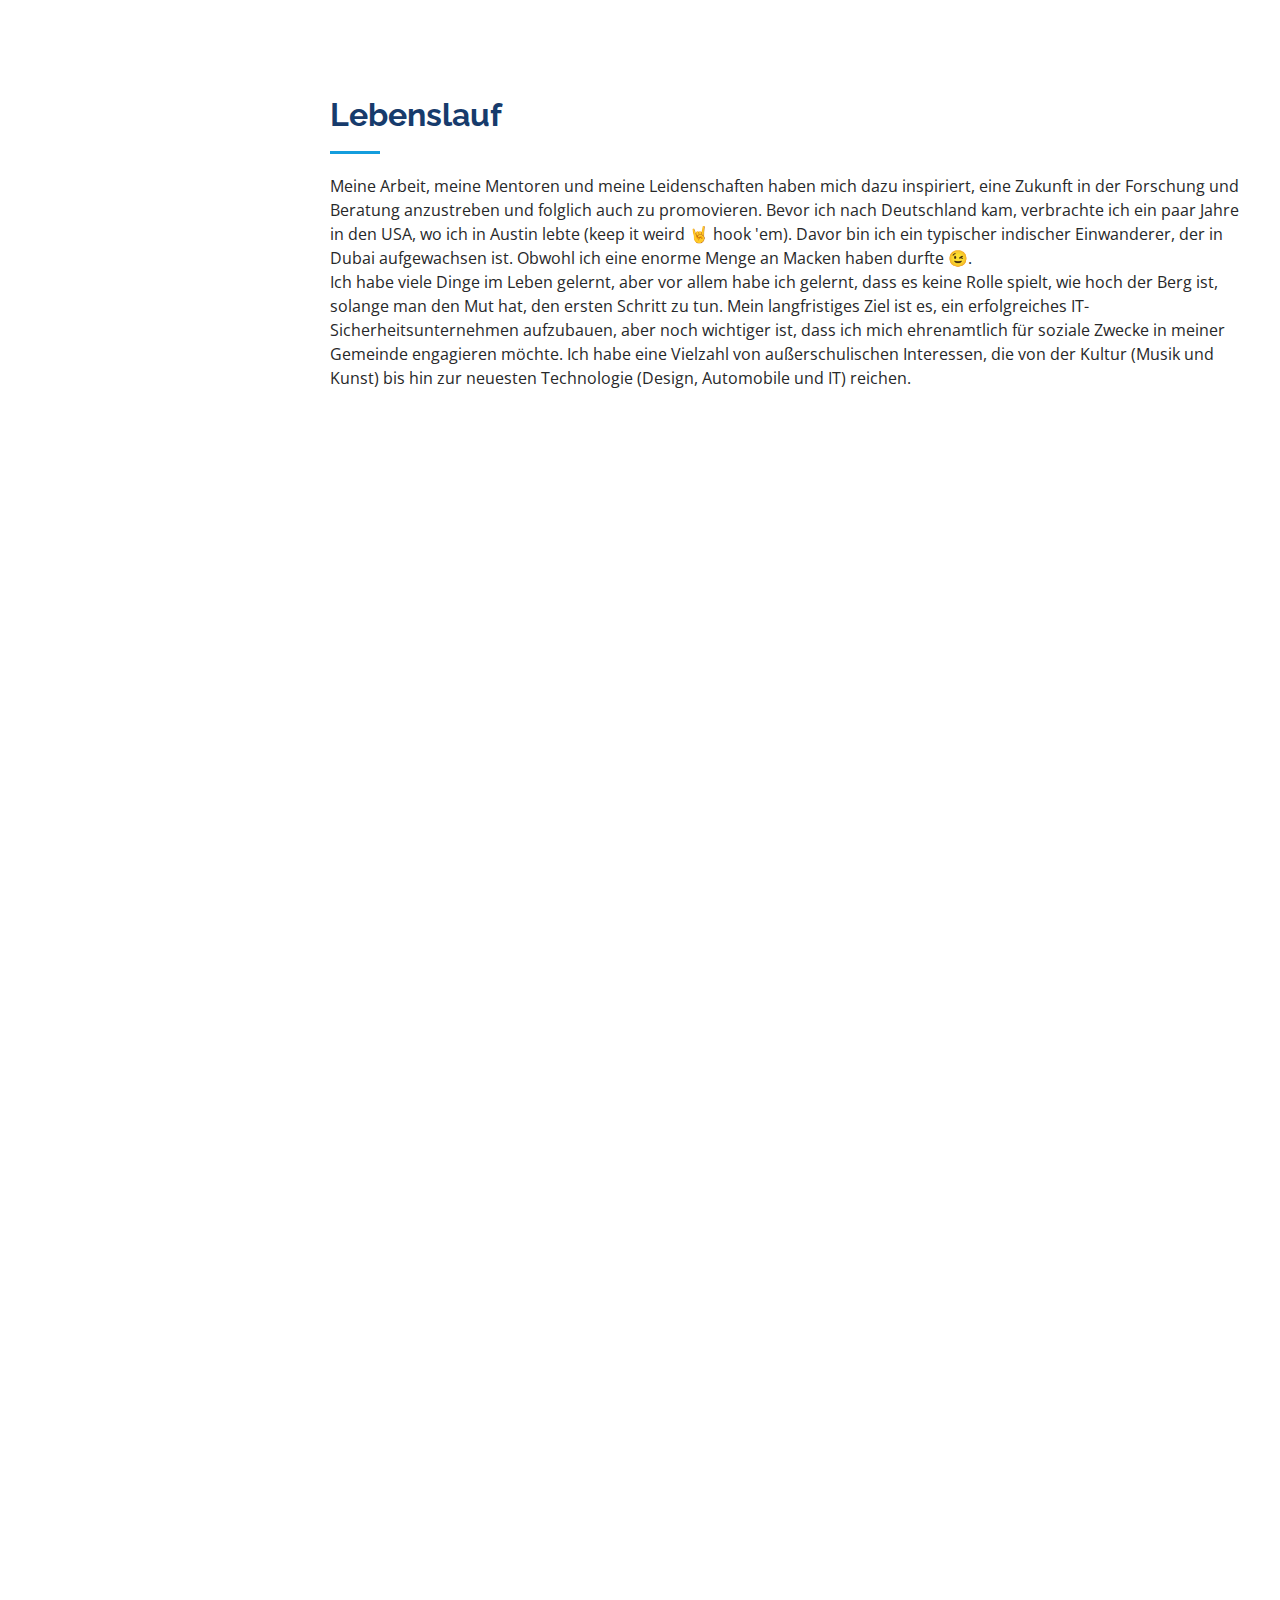
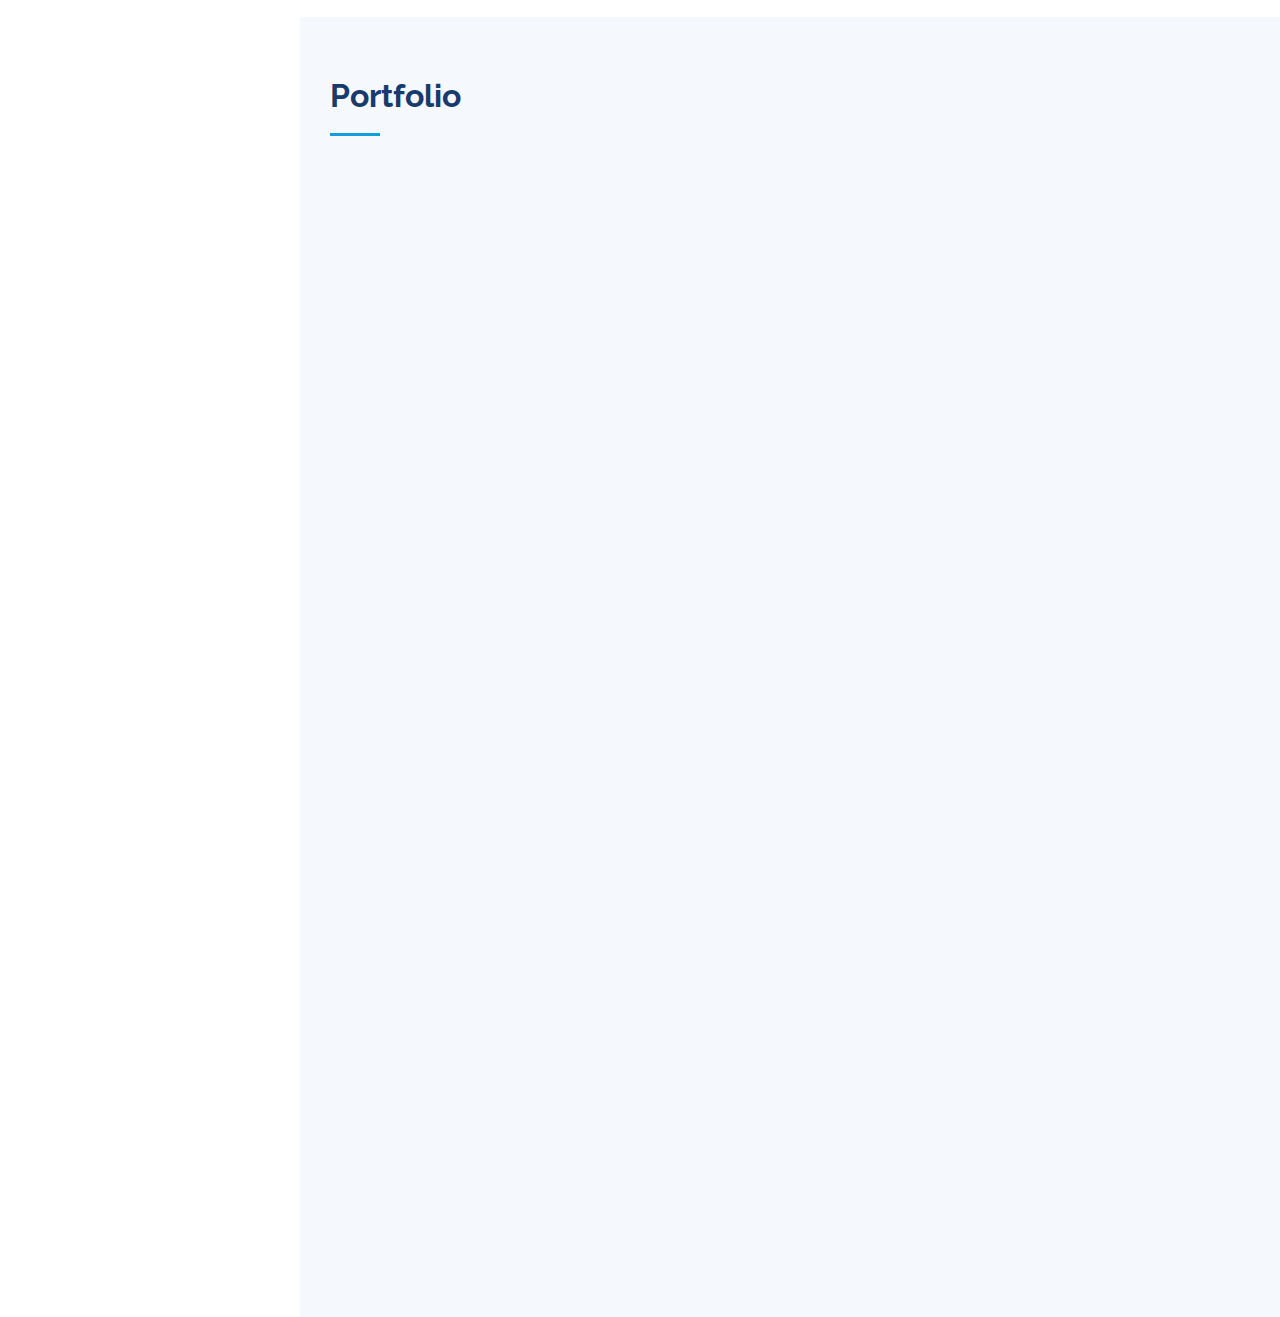
==== commit dd1d0a5c: "naggy customer made some changes" ====
--- a/index_de.html
+++ b/index_de.html
@@ -49,10 +49,10 @@
 			<img src="assets/img/profile-img.jpg" alt="" class="img-fluid rounded-circle">
 			<h1 class="text-light"><a href="index.html">Sahil Kapila</a></h1>
 			<div class="social-links mt-3 text-center">
-				<a href="https://www.facebook.com/sahilkapila" class="facebook"><i class="bx bxl-facebook"></i></a>
-				<a href="https://www.instagram.com/sahilkapila?igsh=YWUya29jdzRiaXF3" class="instagram"><i class="bx bxl-instagram"></i></a>
-				<a href="https://sahilkapila.de/" class="google-plus"><i class="bx bxl-blogger"></i></a>
-				<a href="https://www.linkedin.com/in/sahilkapila" class="linkedin"><i class="bx bxl-linkedin"></i></a>
+				<a href="https://www.facebook.com/sahilkapila" class="facebook" target="_blank"><i class="bx bxl-facebook"></i></a>
+				<a href="https://www.instagram.com/sahilkapila?igsh=YWUya29jdzRiaXF3" class="instagram" target="_blank"><i class="bx bxl-instagram"></i></a>
+				<a href="https://sahilkapila.de/" class="google-plus" target="_blank"><i class="bx bxl-blogger"></i></a>
+				<a href="https://www.linkedin.com/in/sahilkapila" class="linkedin" target="_blank"><i class="bx bxl-linkedin"></i></a>
 				<a href="index.html" class="twitter"><span class="german-flag">🇬🇧</span></a>
 			</div>
 		</div>
@@ -73,7 +73,7 @@
 <section id="hero" class="d-flex flex-column justify-content-center align-items-center">
 	<div class="hero-container" data-aos="fade-in">
 		<h1>Sah<label style="color: red">!</label>l Kapila</h1>
-		<p>Ich bin ein <span class="typed" data-typed-items="Berater,angehender Doktorand,KPMG'ler,Freund"></span></p>
+		<p>Ich bin ein <span class="typed" data-typed-items="Berater,Prospektive Doktorand,KPMG'ler,Freund"></span></p>
 	</div>
 </section><!-- End Hero -->
 
@@ -522,9 +522,9 @@
 
 				<div class="col-lg-4 col-md-6 portfolio-item filter-card">
 					<div class="portfolio-wrap">
-						<img src="assets/img/portfolio/bits-2.png" class="img-fluid" alt="">
-						<div class="portfolio-links">
-							<a href="assets/img/portfolio/bits-2.png" data-gallery="portfolioGallery" class="portfolio-lightbox" title="<strong>Papier über Verschlüsselungstechniken (JAVA)</strong> </br></br>BITS Zwischenprojekt Papier über verschiedene Verschlüsselungstechniken in JAVA. Außerdem wurde ein benutzerdefinierter mehrschichtiger Verschlüsselungsalgorithmus mit den vorhandenen Klassen verwendet, um zu versuchen, ihn unangreifbar zu machen."><i class="bx bx-plus"></i></a>
+						<img src="assets/img/portfolio/bits-1.png" class="img-fluid" alt="">
+						<div class="portfolio-links">
+							<a href="assets/img/portfolio/bits-1.png" data-gallery="portfolioGallery" class="portfolio-lightbox" title="<strong>Papier über Verschlüsselungstechniken (JAVA)</strong> </br></br>BITS Zwischenprojekt Papier über verschiedene Verschlüsselungstechniken in JAVA. Außerdem wurde ein benutzerdefinierter mehrschichtiger Verschlüsselungsalgorithmus mit den vorhandenen Klassen verwendet, um zu versuchen, ihn unangreifbar zu machen."><i class="bx bx-plus"></i></a>
 						</div>
 					</div>
 				</div>
@@ -568,7 +568,7 @@
 <footer id="footer">
 	<div class="container">
 		<div class="copyright">
-			&copy; Copyright <strong><span>TG</span></strong> 2024
+			&copy; Copyright <strong><span><a href="https://www.tanyagupta.de" target="_blank">TG</a></span></strong> 2024
 		</div>
 		<div class="credits">
 			<!-- All the links in the footer should remain intact. -->
